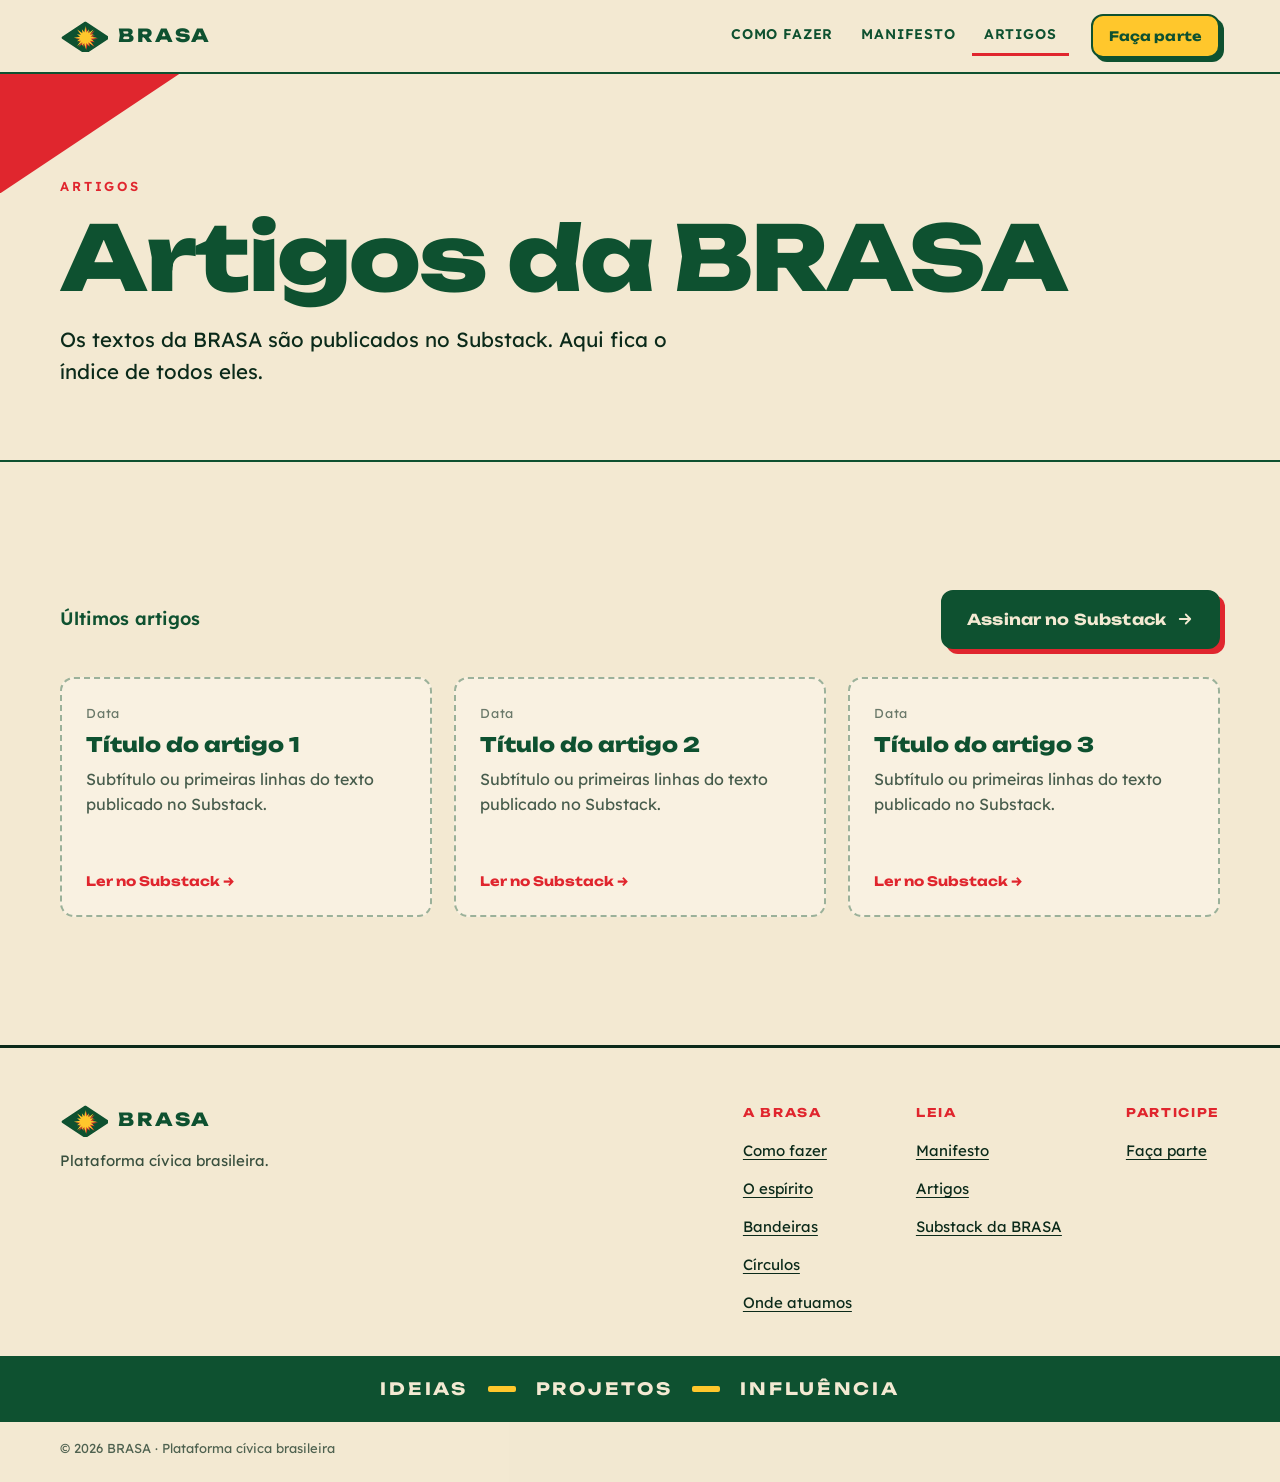
==== artigos.html @ 40214957 "Esqueleto: Manifesto, Artigos (Substack) e Faça parte; sem faixas corridas Co-Authored-By: Claude Op" ====
<!doctype html>
<html lang="pt-BR">
<head>
<meta charset="utf-8">
<meta name="viewport" content="width=device-width, initial-scale=1">
<title>Artigos · BRASA - Plataforma cívica</title>
<meta name="description" content="Artigos da BRASA publicados no Substack.">
<meta name="theme-color" content="#F3E9D2">
<link rel="preconnect" href="https://fonts.googleapis.com">
<link rel="preconnect" href="https://fonts.gstatic.com" crossorigin>
<link href="https://fonts.googleapis.com/css2?family=Unbounded:wght@500..900&family=Lexend:wght@300..700&display=swap" rel="stylesheet">
<link rel="stylesheet" href="estilo.css">
</head>
<body>
<!-- sol do logo, desenhado uma vez e reutilizado -->
<svg width="0" height="0" style="position:absolute" aria-hidden="true">
  <defs>
    <polygon id="sol" points="0.0,-100.0 9.0,-45.1 29.8,-72.1 25.6,-38.2 70.7,-70.7 38.2,-25.6 72.1,-29.8 45.1,-9.0 100.0,0.0 45.1,9.0 72.1,29.8 38.2,25.6 70.7,70.7 25.6,38.2 29.8,72.1 9.0,45.1 0.0,100.0 -9.0,45.1 -29.8,72.1 -25.6,38.2 -70.7,70.7 -38.2,25.6 -72.1,29.8 -45.1,9.0 -100.0,0.0 -45.1,-9.0 -72.1,-29.8 -38.2,-25.6 -70.7,-70.7 -25.6,-38.2 -29.8,-72.1 -9.0,-45.1"/>
    <symbol id="logo-mini" viewBox="-24 -24 848 578">
      <polygon fill="#0E5130" stroke="#0E5130" stroke-width="44" stroke-linejoin="round" points="0,265 400,0 800,265 400,530"/>
      <g transform="translate(400 265) scale(2.05)">
        <use href="#sol" fill="#D93A2B" transform="translate(10 9)"/>
        <use href="#sol" fill="#FFC72C"/>
      </g>
    </symbol>
    <symbol id="logo-mini-contorno" viewBox="-24 -24 848 578">
      <polygon fill="#0E5130" stroke="#F4EAD5" stroke-opacity=".35" stroke-width="44" stroke-linejoin="round" points="0,265 400,0 800,265 400,530"/>
      <g transform="translate(400 265) scale(2.05)">
        <use href="#sol" fill="#D93A2B" transform="translate(10 9)"/>
        <use href="#sol" fill="#FFC72C"/>
      </g>
    </symbol>
    <symbol id="seta" viewBox="0 0 24 24"><path d="M5 12h14M13 6l6 6-6 6" fill="none" stroke="currentColor" stroke-width="2.4" stroke-linecap="round" stroke-linejoin="round"/></symbol>
  </defs>
</svg>
<a class="pular-conteudo" href="#conteudo">Ir para o conteúdo</a>
<header class="topo" id="topo">
  <div class="topo-dentro">
    <a class="marca" href="index.html" aria-label="BRASA, início"><svg class="" viewBox="-24 -24 848 578" aria-hidden="true"><use href="#logo-mini"/></svg><span>BRASA</span></a>
    <nav aria-label="Principal">
      <ul class="menu" id="menu">
        <li><a href="index.html#como-fazer">Como fazer</a></li>
        <li><a href="manifesto.html">Manifesto</a></li>
        <li><a href="artigos.html" aria-current="page">Artigos</a></li>
      </ul>
    </nav>
    <a class="botao b-amarelo b-pequeno" href="faca-parte.html">Faça parte</a>
    <button class="menu-botao" id="menu-botao" type="button" aria-expanded="false" aria-controls="menu" aria-label="Abrir menu">
      <svg width="22" height="22" viewBox="0 0 22 22" fill="none" stroke="currentColor" stroke-width="2.4" stroke-linecap="round" aria-hidden="true"><line class="l1" x1="3" y1="6" x2="19" y2="6"/><line class="l2" x1="3" y1="11" x2="19" y2="11"/><line class="l3" x1="3" y1="16" x2="19" y2="16"/></svg>
    </button>
  </div>
</header>
<main id="conteudo">
  <section class="pagina-topo">
    <span class="canto canto-e" aria-hidden="true"></span>
    <div class="dentro">
      <p class="olho">Artigos</p>
      <h1>Artigos da BRASA</h1>
      <p class="intro">Os textos da BRASA são publicados no Substack. Aqui fica o índice de todos eles.</p>
    </div>
  </section>
  <section class="secao s-creme">
    <div class="dentro">
      <div class="barra-acoes">
        <p>Últimos artigos</p>
        <a class="botao b-verde" href="https://brasa.substack.com" rel="noopener">Assinar no Substack <svg class="i-seta" width="18" height="18" aria-hidden="true"><use href="#seta"/></svg></a>
      </div>
      <!-- ESQUELETO: cada artigo do Substack vira um item desta lista
           (título, data, subtítulo e link para o texto no Substack) -->
      <ol class="lista-artigos">
        <li class="artigo">
          <span class="a-data">Data</span>
          <h3>Título do artigo 1</h3>
          <p>Subtítulo ou primeiras linhas do texto publicado no Substack.</p>
          <span class="a-ir">Ler no Substack →</span>
        </li>
        <li class="artigo">
          <span class="a-data">Data</span>
          <h3>Título do artigo 2</h3>
          <p>Subtítulo ou primeiras linhas do texto publicado no Substack.</p>
          <span class="a-ir">Ler no Substack →</span>
        </li>
        <li class="artigo">
          <span class="a-data">Data</span>
          <h3>Título do artigo 3</h3>
          <p>Subtítulo ou primeiras linhas do texto publicado no Substack.</p>
          <span class="a-ir">Ler no Substack →</span>
        </li>
      </ol>
    </div>
  </section>
</main>
<footer class="rodape">
  <div class="dentro rodape-grade">
    <div class="rodape-marca">
      <a class="marca" href="index.html" aria-label="BRASA, início"><svg class="" viewBox="-24 -24 848 578" aria-hidden="true"><use href="#logo-mini"/></svg><span>BRASA</span></a>
      <p class="rodape-desc">Plataforma cívica brasileira.</p>
    </div>
    <div><p class="rodape-t">A BRASA</p><ul><li><a href="index.html#como-fazer">Como fazer</a></li><li><a href="index.html#espirito">O espírito</a></li><li><a href="index.html#bandeiras">Bandeiras</a></li><li><a href="index.html#circulos">Círculos</a></li><li><a href="index.html#onde-atuamos">Onde atuamos</a></li></ul></div>
    <div><p class="rodape-t">Leia</p><ul><li><a href="manifesto.html">Manifesto</a></li><li><a href="artigos.html">Artigos</a></li><li><a href="https://brasa.substack.com">Substack da BRASA</a></li></ul></div>
    <div><p class="rodape-t">Participe</p><ul><li><a href="faca-parte.html">Faça parte</a></li></ul></div>
  </div>
  <div class="rodape-faixa"><span>Ideias</span><i></i><span>Projetos</span><i></i><span>Influência</span></div>
  <p class="rodape-c dentro">© 2026 BRASA · Plataforma cívica brasileira</p>
</footer>
<script>
/* ---------- menu do celular + destaque da seção ---------- */
(function(){
  const topo=document.getElementById('topo'), botao=document.getElementById('menu-botao');
  const fecha=()=>{topo.classList.remove('aberto');botao.setAttribute('aria-expanded','false');botao.setAttribute('aria-label','Abrir menu');};
  botao.addEventListener('click',()=>{const a=!topo.classList.contains('aberto');topo.classList.toggle('aberto',a);botao.setAttribute('aria-expanded',a);botao.setAttribute('aria-label',a?'Fechar menu':'Abrir menu');});
  topo.querySelectorAll('.menu a').forEach(a=>a.addEventListener('click',fecha));
  addEventListener('keydown',e=>{if(e.key==='Escape')fecha();});
  const links=[...topo.querySelectorAll('.menu a')];
  if('IntersectionObserver' in window){
    const o=new IntersectionObserver(es=>es.forEach(e=>{ if(e.isIntersecting) links.forEach(a=>a.classList.toggle('ativo',a.getAttribute('href')==='#'+e.target.id)); }),{rootMargin:'-45% 0px -50% 0px'});
    links.forEach(a=>{const s=document.querySelector(a.getAttribute('href')); s&&o.observe(s);});
  }
})();


</script>
</body>
</html>
---- estilo.css ----
/* =====================================================================
   BRASA — site (estrutura inspirada em manifesto de movimento;
   identidade do carrossel: Unbounded + Lexend, creme, verde, amarelo, vermelho,
   etiquetas com sombra dura, numerais vazados, estrelas do sol)
   ===================================================================== */
:root{
  --creme:#F3E9D2;--creme-2:#EADDBE;--verde:#0E5130;--verde-escuro:#0A3A23;--tinta:#0B2A1A;
  --amarelo:#FFC72C;--vermelho:#E0262E;--branco:#FFFAF0;
  --display:'Unbounded','Arial Black',system-ui,sans-serif;
  --texto:'Lexend',system-ui,-apple-system,'Segoe UI',sans-serif;
  --sombra:6px 6px 0;
}
*{box-sizing:border-box;margin:0;padding:0}
html{scroll-behavior:smooth;scroll-padding-top:76px}
@media (prefers-reduced-motion:reduce){html{scroll-behavior:auto}}
body{background:var(--creme);color:var(--tinta);font-family:var(--texto);font-size:18px;line-height:1.55;-webkit-font-smoothing:antialiased}
a{color:inherit}
:focus-visible{outline:3px solid var(--vermelho);outline-offset:3px}
html.carregando{overflow:hidden}
.dentro{max-width:1200px;margin:0 auto;padding-left:max(20px,env(safe-area-inset-left,0px));padding-right:max(20px,env(safe-area-inset-right,0px))}
.estreito{max-width:860px}
.pular-conteudo{position:absolute;left:-999px;top:8px;z-index:200;background:var(--amarelo);padding:10px 14px;font-weight:700}
.pular-conteudo:focus{left:12px}
/* ================= TELA DE CARREGAMENTO ================= */
.abertura{
  position:fixed;inset:0;z-index:1000;background:var(--creme);color:var(--verde);
  display:flex;flex-direction:column;align-items:center;justify-content:center;
  padding:40px 16px;text-align:center;cursor:pointer;
  transition:transform .8s cubic-bezier(.76,0,.24,1),opacity .5s ease;
}
.abertura.saindo{transform:translateY(-100%)}
.abertura.fim{display:none}
.cena{position:relative;width:100%;height:min(340px,44vh)}
.boneco{
  position:absolute;left:50%;top:0;height:100%;aspect-ratio:1/1;translate:-50% 0;
  background-repeat:no-repeat;background-size:2400% 100%;mix-blend-mode:multiply;
  transition:opacity .2s ease,scale .3s cubic-bezier(.5,0,.75,0);
}
.cena.sai-boneco .boneco{opacity:0;scale:.85}
.logo{position:absolute;left:50%;top:50%;height:86%;max-width:calc(100vw - 40px);translate:-50% -50%;overflow:visible}
.logo .losango{transform-box:fill-box;transform-origin:center;scale:0;transition:scale .55s cubic-bezier(.34,1.4,.64,1)}
.logo .sol{transform-box:fill-box;transform-origin:center;opacity:0;scale:.2;rotate:-140deg;
  transition:opacity .2s ease,scale .6s cubic-bezier(.34,1.56,.64,1),rotate .8s cubic-bezier(.2,.8,.2,1)}
.logo .sombra{transition:transform .5s .25s cubic-bezier(.2,.8,.2,1)}
.logo .gira{transform-box:fill-box;transform-origin:center}
.cena.mostra-sol .sol{opacity:1;scale:1;rotate:0deg}
.cena.mostra-sol .sombra{transform:translate(10px,9px)}
.cena.mostra-logo .losango{scale:1}
.cena.mostra-logo .gira{animation:giro 50s linear .5s infinite}
@keyframes giro{to{transform:rotate(360deg)}}
.nome-marca{margin-top:clamp(14px,2.4vh,26px);font-weight:900;font-stretch:125%;font-size:clamp(28px,4.4vw,52px);letter-spacing:.14em;padding-left:.14em;line-height:1}
.frase{margin-top:clamp(12px,2vh,20px);font-weight:500;font-stretch:112%;font-size:clamp(17px,2vw,24px);letter-spacing:-.01em}
.nome-marca,.frase{opacity:0;translate:0 14px;transition:opacity .5s ease,translate .6s cubic-bezier(.2,.7,.2,1)}
.abertura.texto .nome-marca{opacity:1;translate:0 0}
.abertura.texto .frase{opacity:1;translate:0 0;transition-delay:.12s}
.pular{
  position:absolute;bottom:calc(26px + env(safe-area-inset-bottom,0px));right:calc(26px + env(safe-area-inset-right,0px));
  background:none;border:0;cursor:pointer;padding:8px;
  font:700 12px/1 var(--texto);font-stretch:115%;letter-spacing:.14em;text-transform:uppercase;color:var(--verde);opacity:.6;
}
.pular:hover{opacity:1}
@media (prefers-reduced-motion:reduce){.abertura.saindo{transform:none;opacity:0}}



/* ---------- tipografia ---------- */
.olho{font-family:var(--texto);font-weight:600;font-size:13px;letter-spacing:.22em;text-transform:uppercase;color:var(--vermelho);margin-bottom:16px}
h1,h2{font-family:var(--display);font-weight:800;letter-spacing:-.02em;line-height:1.06;text-wrap:balance}
h2{font-size:clamp(30px,4.2vw,54px);color:var(--verde)}
h3{font-family:var(--texto);font-weight:700;line-height:1.25}
.p-grande{font-size:clamp(18px,1.6vw,21px);line-height:1.5}
mark{background:linear-gradient(transparent 52%,var(--amarelo) 52%,var(--amarelo) 92%,transparent 92%);color:inherit;padding:0 .08em}
.destaque-amarelo{color:var(--amarelo);text-shadow:4px 4px 0 var(--vermelho)}

/* ---------- etiqueta com sombra dura ---------- */
.etiqueta{display:inline-block;font-family:var(--display);font-weight:800;border-radius:10px;padding:.12em .42em .18em;box-shadow:var(--sombra) var(--vermelho);transform:rotate(-2deg)}
.e-verde{background:var(--verde);color:var(--creme)}
.e-amarelo{background:var(--amarelo);color:var(--verde)}
.e-bloco{display:block;transform:none;font-family:var(--texto);font-weight:700;font-size:clamp(18px,1.7vw,22px);line-height:1.4;padding:18px 22px;margin-top:28px}

/* ---------- botões ---------- */
.botoes{display:flex;flex-wrap:wrap;gap:14px}
.botao{display:inline-flex;align-items:center;gap:10px;padding:16px 24px;border-radius:12px;text-decoration:none;font-family:var(--display);font-weight:700;font-size:15px;letter-spacing:.01em;border:2px solid var(--verde);transition:transform .12s,box-shadow .12s,background .15s}
.botao:hover{transform:translate(-2px,-2px)}
.botao:active{transform:translate(3px,3px);box-shadow:0 0 0 transparent!important}
.botao .i-seta{transition:transform .15s}.botao:hover .i-seta{transform:translateX(3px)}
.b-verde{background:var(--verde);color:var(--creme);box-shadow:5px 5px 0 var(--vermelho)}
.b-verde:hover{box-shadow:7px 7px 0 var(--vermelho)}
.b-amarelo{background:var(--amarelo);color:var(--verde);border-color:var(--verde);box-shadow:5px 5px 0 var(--verde)}
.b-amarelo:hover{box-shadow:7px 7px 0 var(--verde)}
.b-contorno{background:transparent;color:var(--verde)}
.b-contorno:hover{background:var(--verde);color:var(--creme)}
.b-pequeno{padding:10px 16px;font-size:13px;box-shadow:4px 4px 0 var(--verde)}
.b-grande{padding:20px 30px;font-size:17px}

/* ---------- barra ---------- */
.topo{position:sticky;top:env(safe-area-inset-top,0px);z-index:100;background:var(--creme);border-bottom:2px solid var(--verde)}
.topo-dentro{max-width:1200px;margin:0 auto;height:72px;display:flex;align-items:center;gap:22px;padding-left:max(20px,env(safe-area-inset-left,0px));padding-right:max(20px,env(safe-area-inset-right,0px))}
.marca{display:flex;align-items:center;gap:10px;text-decoration:none;color:var(--verde);margin-right:auto}
.marca svg{width:48px;height:auto;display:block}
.marca span{font-family:var(--display);font-weight:800;font-size:18px;letter-spacing:.14em}
.menu{list-style:none;display:flex;gap:4px}
.menu a{display:block;padding:8px 12px;text-decoration:none;font-family:var(--texto);font-weight:600;font-size:14px;letter-spacing:.06em;text-transform:uppercase;color:var(--verde);border-bottom:3px solid transparent}
.menu a:hover{border-bottom-color:var(--amarelo)}
.menu a.ativo{border-bottom-color:var(--vermelho)}
.menu-botao{display:none;width:46px;height:46px;border:2px solid var(--verde);border-radius:10px;background:transparent;color:var(--verde);cursor:pointer;place-items:center}
.menu-botao line{transition:transform .25s,opacity .2s;transform-box:fill-box;transform-origin:center}
.topo.aberto .menu-botao .l1{transform:translateY(5px) rotate(45deg)}
.topo.aberto .menu-botao .l2{opacity:0}
.topo.aberto .menu-botao .l3{transform:translateY(-5px) rotate(-45deg)}
@media (max-width:1000px){
  .menu-botao{display:grid}
  .topo-dentro{gap:12px}
  nav[aria-label="Principal"]{position:absolute;left:0;right:0;top:100%;background:var(--creme);border-bottom:2px solid var(--verde);display:none}
  .topo.aberto nav[aria-label="Principal"]{display:block}
  .menu{flex-direction:column;padding:10px max(20px,env(safe-area-inset-left,0px)) 18px}
  .menu a{padding:14px 4px;font-size:15px;border-bottom:1px solid rgba(14,81,48,.15)}
}

/* ---------- elementos do carrossel ---------- */
.canto{position:absolute;top:0;width:clamp(90px,14vw,190px);aspect-ratio:3/2;background:var(--vermelho);z-index:0;pointer-events:none}
.canto-d{right:0;clip-path:polygon(0 0,100% 0,100% 100%)}
.canto-e{left:0;clip-path:polygon(0 0,100% 0,0 100%)}
.estrela{position:absolute;width:clamp(90px,12vw,160px);pointer-events:none;z-index:0}
.contorno{font-family:var(--display);font-weight:800;color:transparent;-webkit-text-stroke:2px var(--verde);text-shadow:none;font-size:clamp(44px,5vw,64px);line-height:.9}

/* ---------- seções ---------- */
.secao{position:relative;padding-block:clamp(72px,10vw,128px);overflow:hidden}
.secao > .dentro{position:relative;z-index:1}
.s-creme{background:var(--creme)}
.s-creme + .s-creme{border-top:2px solid rgba(14,81,48,.14)}
.s-verde{background:var(--verde);color:var(--creme)}
.s-verde h2{color:var(--creme)}
.s-verde .olho{color:var(--amarelo)}
.s-escuro{background:var(--tinta);color:var(--creme)}
.duas{display:grid;grid-template-columns:1fr 1fr;gap:clamp(36px,6vw,96px);align-items:start}
.duas-meio{align-items:center}
.duas > *{min-width:0}
@media (max-width:900px){.duas{grid-template-columns:1fr}}

/* hero */
.hero{position:relative;overflow:hidden;padding-block:clamp(64px,10vw,128px) clamp(72px,10vw,136px)}
.estrela-hd{right:clamp(-40px,-2vw,-10px);top:52%;width:clamp(140px,22vw,320px);opacity:.95}
.hero-grade{display:grid;grid-template-columns:1fr;gap:clamp(32px,5vw,72px);align-items:center;position:relative;z-index:1}
.hero-grade > *{min-width:0}
.hero h1{font-size:clamp(42px,7.4vw,104px);color:var(--verde);line-height:1.02;max-width:14ch}
.hero h1 .etiqueta{margin-top:.18em;font-size:.86em}
.hero-p{margin-top:30px;max-width:42ch;font-size:clamp(18px,1.6vw,21px)}
.hero .botoes{margin-top:34px}
@keyframes gira{to{rotate:360deg}}
.estrela-he{left:-30px;bottom:-40px}
@media (max-width:700px){.estrela-hd{top:auto;bottom:-50px;right:-40px;width:150px}}
/* pergunta */
.interroga{font-family:var(--display);font-weight:900;font-size:clamp(90px,12vw,150px);line-height:.8;color:var(--amarelo);text-shadow:7px 7px 0 var(--vermelho);margin-bottom:22px}
.pergunta h2{font-size:clamp(28px,4vw,52px)}
.pergunta .p-grande{margin-top:24px;opacity:.9}

/* espírito */
.lista-esp{list-style:none;display:grid;gap:30px;padding-top:8px}
.lista-esp li{display:grid;grid-template-columns:auto 1fr;gap:22px;align-items:start}
.lista-esp li:nth-child(3) .contorno{-webkit-text-stroke-color:var(--verde);color:var(--amarelo)}
.lista-esp h3{font-size:clamp(19px,1.7vw,22px);color:var(--verde)}
.lista-esp p{margin-top:6px;font-size:17px;opacity:.85}
.estrela-ee{right:-34px;bottom:-30px}

/* bandeiras */
#bandeiras h2{max-width:16ch}
.cartoes{list-style:none;display:grid;grid-template-columns:repeat(4,1fr);gap:22px;margin-top:clamp(36px,5vw,56px)}
.cartao{display:flex;flex-direction:column;gap:14px;padding:26px 22px 28px;border-radius:14px;border:2px solid var(--tinta);color:var(--verde);box-shadow:var(--sombra) var(--vermelho);transition:transform .15s,box-shadow .15s}
.cartao:hover{transform:translate(-3px,-3px);box-shadow:9px 9px 0 var(--vermelho)}
.cartao-n{font-family:var(--display);font-weight:800;font-size:40px;line-height:1;color:var(--vermelho)}
.cartao h3{font-family:var(--display);font-weight:800;font-size:19px;line-height:1.15}
.cartao p{margin-top:8px;font-size:16px;line-height:1.45}
.c-amarelo{background:var(--amarelo)}
.c-creme{background:var(--creme)}
.c-vermelho{background:var(--vermelho);color:var(--branco);box-shadow:var(--sombra) var(--amarelo)}
.c-vermelho:hover{box-shadow:9px 9px 0 var(--amarelo)}
.c-vermelho .cartao-n{color:var(--amarelo)}
@media (max-width:1000px){.cartoes{grid-template-columns:1fr 1fr}}
@media (max-width:560px){.cartoes{grid-template-columns:1fr}}

/* círculos */
.legenda{list-style:none;display:grid;gap:16px;margin-top:32px}
.legenda li{display:flex;gap:14px;align-items:flex-start;font-size:17px;line-height:1.45}
.legenda b{color:var(--verde)}
.legenda i{flex:none;width:20px;height:20px;margin-top:2px}
.lg-sol{border-radius:50%;background:var(--amarelo);box-shadow:0 0 0 2px var(--vermelho)}
.lg-pontos{background:radial-gradient(circle at 30% 50%,var(--verde) 3.5px,transparent 4px),radial-gradient(circle at 75% 50%,var(--vermelho) 3.5px,transparent 4px)}
.lg-losango{width:15px!important;height:15px!important;margin:4px 2px 0;border:2px solid var(--verde);transform:rotate(45deg)}
.rede svg{width:100%;max-width:520px;display:block;margin:0 auto;overflow:visible}
.rede-losango{fill:none;stroke:#6E9278;stroke-width:1.6}
#rede-linhas line{stroke-width:1.1}
#rede-linhas .l-sol{stroke:rgba(14,81,48,.28)}
#rede-linhas .l-viz{stroke:var(--vermelho);stroke-opacity:.65}
#rede-pontos circle{transform-box:fill-box;transform-origin:center}

/* como funciona */
.passos{list-style:none;display:grid;gap:clamp(22px,3vw,34px);margin-top:clamp(36px,5vw,56px);max-width:780px}
.passo{display:grid;grid-template-columns:78px 1fr;gap:22px;align-items:center}
.passo:nth-child(2){margin-left:clamp(0px,6vw,80px)}
.passo:nth-child(3){margin-left:clamp(0px,12vw,160px)}
.losango-n{width:64px;height:64px;display:grid;place-items:center;transform:rotate(45deg);border-radius:8px;margin:7px}
.losango-n b{transform:rotate(-45deg);font-family:var(--display);font-weight:800;font-size:22px}
.l-amarelo{background:var(--amarelo);color:var(--verde)}
.l-vermelho{background:var(--vermelho);color:var(--branco)}
.passo h3{font-family:var(--display);font-weight:800;font-size:clamp(22px,2.4vw,30px);color:var(--verde)}
.passo p{margin-top:6px;font-size:17px;max-width:44ch}
.como-fazer .losango-n{box-shadow:4px 4px 0 var(--verde)}
.como-fazer .destaque-amarelo{color:var(--verde);text-shadow:none;background:linear-gradient(transparent 52%,var(--amarelo) 52%,var(--amarelo) 92%,transparent 92%);padding:0 .08em}
.estrela-cf{right:-30px;top:40px}
@media (max-width:640px){.passo:nth-child(2),.passo:nth-child(3){margin-left:0}.passo{grid-template-columns:64px 1fr;gap:16px}.losango-n{width:50px;height:50px}}

/* onde atuamos */
.p-motores{margin-top:30px;font-weight:700;color:var(--verde)}
.pilulas{list-style:none;display:flex;flex-wrap:wrap;gap:14px;margin-top:16px}
.pilulas li{padding:10px 18px;border-radius:999px;font-weight:700;font-size:16px;border:2px solid var(--verde)}
.p-verde{background:var(--verde);color:var(--creme);box-shadow:4px 4px 0 var(--vermelho)}
.p-amarelo{background:var(--amarelo);color:var(--verde);box-shadow:4px 4px 0 var(--verde)}
.p-vermelho{background:var(--vermelho);color:var(--branco);border-color:var(--vermelho);box-shadow:4px 4px 0 var(--verde)}
.p-creme{background:var(--creme);color:var(--verde);box-shadow:4px 4px 0 var(--vermelho)}
.venn svg{width:100%;max-width:560px;display:block;margin:0 auto}
.v-t{font-family:var(--display);font-weight:800;font-size:24px;fill:var(--verde)}
.v-claro{fill:var(--creme)}
.v-brasa{font-family:var(--display);font-weight:800;font-size:14px;letter-spacing:.06em;fill:var(--branco)}
.estrela-oa{left:-30px;bottom:-40px}

/* final */
.final{text-align:center;display:flex;flex-direction:column;align-items:center}
.final-logo svg{width:clamp(150px,18vw,220px);height:auto;display:block}
.final h2{margin-top:32px;color:var(--creme);font-size:clamp(32px,4.6vw,60px);max-width:18ch}
.final h2 span{display:block;color:var(--amarelo)}
.final .p-grande{margin-top:22px;max-width:46ch;opacity:.9}
.final .botao{margin-top:38px}

/* chamadas da home */
.chamadas{display:grid;grid-template-columns:1fr 1fr;gap:26px;margin-top:clamp(32px,4vw,48px)}
.chamada{display:flex;flex-direction:column;gap:12px;padding:clamp(24px,3vw,36px);border-radius:16px;border:2px solid var(--tinta);text-decoration:none;box-shadow:var(--sombra) var(--vermelho);transition:transform .15s,box-shadow .15s}
.chamada:hover{transform:translate(-3px,-3px);box-shadow:9px 9px 0 var(--vermelho)}
.ch-verde{background:var(--verde);color:var(--creme)}
.ch-amarelo{background:var(--amarelo);color:var(--verde)}
.ch-tag{font-weight:600;font-size:12px;letter-spacing:.2em;text-transform:uppercase;opacity:.85}
.chamada h3{font-family:var(--display);font-weight:800;font-size:clamp(24px,2.6vw,34px);line-height:1.1}
.chamada p{font-size:17px;max-width:40ch}
.ch-ir{margin-top:auto;padding-top:10px;display:inline-flex;align-items:center;gap:8px;font-family:var(--display);font-weight:700;font-size:14px}
.chamada:hover .i-seta{transform:translateX(3px)}
@media (max-width:760px){.chamadas{grid-template-columns:1fr}}

/* páginas internas */
.pagina-topo{position:relative;overflow:hidden;padding-block:clamp(56px,8vw,104px) clamp(40px,6vw,72px);border-bottom:2px solid var(--verde)}
.pagina-topo h1{font-size:clamp(44px,7vw,96px);color:var(--verde);line-height:1}
.pagina-topo .intro{margin-top:22px;max-width:52ch;font-size:clamp(18px,1.6vw,21px)}
.pagina-topo > .dentro{position:relative;z-index:1}
.vazio{border:2px dashed rgba(14,81,48,.4);border-radius:16px;padding:clamp(28px,4vw,48px);background:rgba(255,250,240,.5)}
.vazio .vz-tag{display:inline-block;font-weight:600;font-size:12px;letter-spacing:.2em;text-transform:uppercase;color:var(--vermelho);margin-bottom:12px}
.vazio h2{font-size:clamp(24px,3vw,36px)}
.vazio p{margin-top:10px;max-width:54ch}
.lista-artigos{list-style:none;display:grid;grid-template-columns:repeat(3,1fr);gap:22px}
.artigo{display:flex;flex-direction:column;gap:10px;padding:24px;border-radius:14px;border:2px dashed rgba(14,81,48,.4);background:rgba(255,250,240,.5);min-height:240px}
.artigo .a-data{font-size:13px;letter-spacing:.06em;color:rgba(11,42,26,.6)}
.artigo h3{font-family:var(--display);font-weight:800;font-size:20px;color:var(--verde);line-height:1.2}
.artigo p{font-size:16px;color:rgba(11,42,26,.75)}
.artigo .a-ir{margin-top:auto;font-family:var(--display);font-weight:700;font-size:13px;color:var(--vermelho)}
.barra-acoes{display:flex;flex-wrap:wrap;justify-content:space-between;align-items:center;gap:18px;margin-bottom:28px}
.barra-acoes p{font-weight:600;color:var(--verde)}
@media (max-width:900px){.lista-artigos{grid-template-columns:1fr 1fr}}
@media (max-width:600px){.lista-artigos{grid-template-columns:1fr}}
.menu a[aria-current="page"]{border-bottom-color:var(--vermelho)}
.b-amarelo[aria-current="page"]{background:var(--verde);color:var(--creme)}

/* rodapé */
.rodape{background:var(--creme);padding-top:56px;border-top:3px solid var(--tinta)}
.rodape-grade{display:flex;gap:40px 64px;flex-wrap:wrap;padding-bottom:40px}
.rodape .marca{margin:0}
.rodape-desc{margin-top:12px;font-size:15px;opacity:.8}
.rodape-t{font-family:var(--display);font-weight:700;font-size:12px;letter-spacing:.14em;text-transform:uppercase;color:var(--vermelho);margin-bottom:14px}
.rodape ul{list-style:none;display:grid;gap:10px}
.rodape-marca{margin-right:auto}
.rodape ul a{font-size:15px;text-underline-offset:3px}
.rodape ul a:hover{color:var(--vermelho)}
.rodape-faixa{background:var(--verde);color:var(--creme);display:flex;justify-content:center;align-items:center;flex-wrap:wrap;gap:12px 20px;padding:20px 16px;font-family:var(--display);font-weight:700;font-size:clamp(13px,1.5vw,17px);letter-spacing:.16em;text-transform:uppercase}
.rodape-faixa i{width:28px;height:6px;background:var(--amarelo);border-radius:2px}
.rodape-c{padding-block:16px 24px;font-size:13px;opacity:.7;background:var(--creme)}
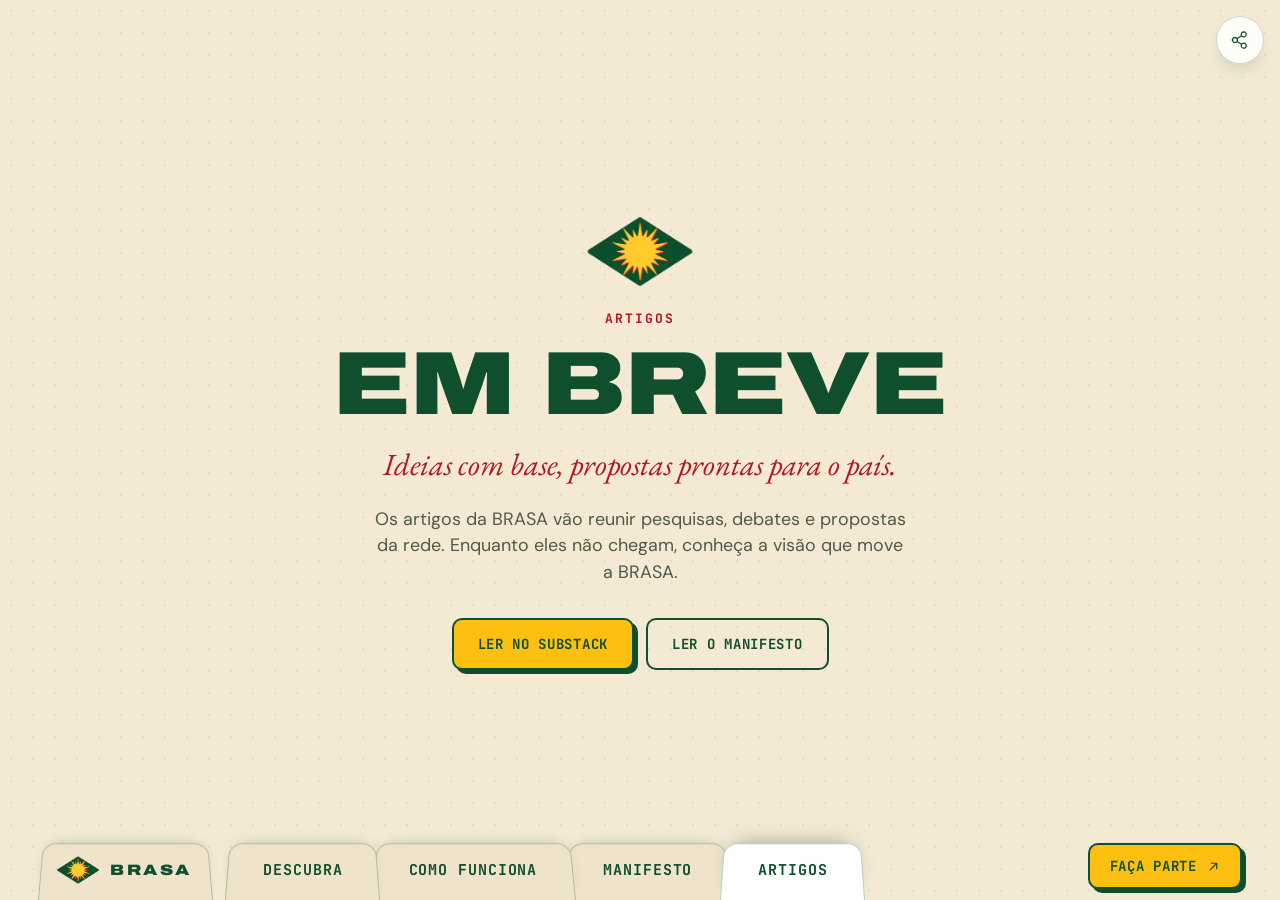
==== commit 1551d1ff: "Novo site da BRASA: abas, cadastro com Supabase e manifesto completo Substitui a versão anterior por" ====
--- a/artigos.html
+++ b/artigos.html
@@ -1,124 +1,74 @@
 <!doctype html>
 <html lang="pt-BR">
 <head>
-<meta charset="utf-8">
-<meta name="viewport" content="width=device-width, initial-scale=1">
-<title>Artigos · BRASA - Plataforma cívica</title>
-<meta name="description" content="Artigos da BRASA publicados no Substack.">
-<meta name="theme-color" content="#F3E9D2">
-<link rel="preconnect" href="https://fonts.googleapis.com">
-<link rel="preconnect" href="https://fonts.gstatic.com" crossorigin>
-<link href="https://fonts.googleapis.com/css2?family=Unbounded:wght@500..900&family=Lexend:wght@300..700&display=swap" rel="stylesheet">
-<link rel="stylesheet" href="estilo.css">
+<meta charset="utf-8" />
+<meta name="viewport" content="width=device-width, initial-scale=1, viewport-fit=cover" />
+<title>Artigos — BRASA</title>
+<meta name="description" content="Artigos da BRASA: ideias, pesquisas e propostas para um novo Brasil." />
+<link rel="icon" href="assets/brasa-favicon.png" type="image/png" />
+<link rel="preconnect" href="https://fonts.googleapis.com" />
+<link rel="preconnect" href="https://fonts.gstatic.com" crossorigin />
+<link href="https://fonts.googleapis.com/css2?family=Archivo:wdth,wght@112..125,700..900&family=DM+Sans:wght@400;500;700&family=EB+Garamond:ital,wght@1,400;1,500&family=JetBrains+Mono:wght@500;700&display=swap" rel="stylesheet" />
+<link rel="stylesheet" href="assets/dock.css?v=share1" />
+<link rel="stylesheet" href="assets/share.css?v=share1" />
+<style>
+  * { box-sizing: border-box; margin: 0; padding: 0; }
+  [hidden] { display: none !important; }
+  body {
+    min-height: 100vh; background: #f4ead4; color: #0f4f2e; font-family: "DM Sans", system-ui, sans-serif; line-height: 1.5; -webkit-font-smoothing: antialiased;
+    background-image: radial-gradient(rgba(15, 79, 46, .07) 1px, transparent 1.4px); background-size: 22px 22px;
+  }
+  :focus-visible { outline: 2px solid #b3161f; outline-offset: 3px; border-radius: 6px; }
+  main { min-height: 100vh; min-height: 100dvh; display: grid; place-items: center; padding: 72px 24px 120px; text-align: center; }
+  .eyebrow { font-family: "JetBrains Mono", monospace; font-weight: 700; font-size: 13px; letter-spacing: .16em; text-transform: uppercase; color: #b3161f; }
+  h1 { margin-top: 14px; font-family: "Archivo", system-ui, sans-serif; font-stretch: 125%; font-weight: 900; text-transform: uppercase; font-size: clamp(40px, 7vw, 96px); line-height: .95; }
+  .kicker { margin-top: 14px; font-family: "EB Garamond", Georgia, serif; font-style: italic; font-size: clamp(22px, 2.4vw, 32px); color: #b3161f; }
+  p.lead { margin: 18px auto 0; max-width: 540px; font-size: clamp(17px, 1.4vw, 19px); color: #4e5a4c; }
+  .actions { display: flex; flex-wrap: wrap; gap: 12px; justify-content: center; margin-top: 32px; }
+  .btn { display: inline-flex; align-items: center; min-height: 52px; padding: 0 24px; border-radius: 10px; text-decoration: none; font-family: "JetBrains Mono", monospace; font-weight: 700; font-size: 14px; letter-spacing: .05em; text-transform: uppercase; border: 2px solid #0f4f2e; transition: transform .2s, box-shadow .2s; }
+  .btn.primary { background: #fdc010; color: #0f4f2e; box-shadow: 4px 4px 0 #0f4f2e; }
+  .btn.primary:hover { transform: translate(-2px, -2px); box-shadow: 6px 6px 0 #0f4f2e; }
+  .btn.ghost { color: #0f4f2e; }
+  .btn.ghost:hover { background: rgba(15, 79, 46, .06); }
+  .mark { width: 110px; height: auto; margin: 0 auto 22px; display: block; }
+</style>
 </head>
-<body>
-<!-- sol do logo, desenhado uma vez e reutilizado -->
-<svg width="0" height="0" style="position:absolute" aria-hidden="true">
-  <defs>
-    <polygon id="sol" points="0.0,-100.0 9.0,-45.1 29.8,-72.1 25.6,-38.2 70.7,-70.7 38.2,-25.6 72.1,-29.8 45.1,-9.0 100.0,0.0 45.1,9.0 72.1,29.8 38.2,25.6 70.7,70.7 25.6,38.2 29.8,72.1 9.0,45.1 0.0,100.0 -9.0,45.1 -29.8,72.1 -25.6,38.2 -70.7,70.7 -38.2,25.6 -72.1,29.8 -45.1,9.0 -100.0,0.0 -45.1,-9.0 -72.1,-29.8 -38.2,-25.6 -70.7,-70.7 -25.6,-38.2 -29.8,-72.1 -9.0,-45.1"/>
-    <symbol id="logo-mini" viewBox="-24 -24 848 578">
-      <polygon fill="#0E5130" stroke="#0E5130" stroke-width="44" stroke-linejoin="round" points="0,265 400,0 800,265 400,530"/>
-      <g transform="translate(400 265) scale(2.05)">
-        <use href="#sol" fill="#D93A2B" transform="translate(10 9)"/>
-        <use href="#sol" fill="#FFC72C"/>
-      </g>
-    </symbol>
-    <symbol id="logo-mini-contorno" viewBox="-24 -24 848 578">
-      <polygon fill="#0E5130" stroke="#F4EAD5" stroke-opacity=".35" stroke-width="44" stroke-linejoin="round" points="0,265 400,0 800,265 400,530"/>
-      <g transform="translate(400 265) scale(2.05)">
-        <use href="#sol" fill="#D93A2B" transform="translate(10 9)"/>
-        <use href="#sol" fill="#FFC72C"/>
-      </g>
-    </symbol>
-    <symbol id="seta" viewBox="0 0 24 24"><path d="M5 12h14M13 6l6 6-6 6" fill="none" stroke="currentColor" stroke-width="2.4" stroke-linecap="round" stroke-linejoin="round"/></symbol>
-  </defs>
-</svg>
-<a class="pular-conteudo" href="#conteudo">Ir para o conteúdo</a>
-<header class="topo" id="topo">
-  <div class="topo-dentro">
-    <a class="marca" href="index.html" aria-label="BRASA, início"><svg class="" viewBox="-24 -24 848 578" aria-hidden="true"><use href="#logo-mini"/></svg><span>BRASA</span></a>
-    <nav aria-label="Principal">
-      <ul class="menu" id="menu">
-        <li><a href="index.html#como-fazer">Como fazer</a></li>
-        <li><a href="manifesto.html">Manifesto</a></li>
-        <li><a href="artigos.html" aria-current="page">Artigos</a></li>
-      </ul>
-    </nav>
-    <a class="botao b-amarelo b-pequeno" href="faca-parte.html">Faça parte</a>
-    <button class="menu-botao" id="menu-botao" type="button" aria-expanded="false" aria-controls="menu" aria-label="Abrir menu">
-      <svg width="22" height="22" viewBox="0 0 22 22" fill="none" stroke="currentColor" stroke-width="2.4" stroke-linecap="round" aria-hidden="true"><line class="l1" x1="3" y1="6" x2="19" y2="6"/><line class="l2" x1="3" y1="11" x2="19" y2="11"/><line class="l3" x1="3" y1="16" x2="19" y2="16"/></svg>
-    </button>
+<body class="has-dock">
+  <main>
+    <div>
+      <img class="mark" src="assets/brasa-logo.webp" width="2000" height="1292" alt="" />
+      <p class="eyebrow">Artigos</p>
+      <h1>Em breve</h1>
+      <p class="kicker">Ideias com base, propostas prontas para o país.</p>
+      <p class="lead">Os artigos da BRASA vão reunir pesquisas, debates e propostas da rede. Enquanto eles não chegam, conheça a visão que move a BRASA.</p>
+      <div class="actions">
+        <a class="btn primary" id="substack" href="#" hidden target="_blank" rel="noopener">Ler no Substack</a>
+        <a class="btn ghost" href="manifesto.html">Ler o manifesto</a>
+      </div>
+    </div>
+  </main>
+
+  <div class="dock">
+    <div class="dock-bar">
+      <a class="dock-tab dock-logo" href="index.html" aria-label="BRASA, início">
+        <img class="logo-img" src="assets/brasa-logo.webp" width="2000" height="1292" alt="" />
+        <span>BRASA</span>
+      </a>
+      <nav class="dock-nav" aria-label="Principal">
+        <a class="dock-tab" href="descubra.html">Descubra</a>
+        <a class="dock-tab" href="como-funciona.html">Como funciona</a>
+        <a class="dock-tab dock-manifesto" href="manifesto.html">Manifesto</a>
+        <a class="dock-tab" href="artigos.html" aria-current="page">Artigos</a>
+      </nav>
+      <a class="dock-join" href="faca-parte.html">Faça parte</a>
+    </div>
   </div>
-</header>
-<main id="conteudo">
-  <section class="pagina-topo">
-    <span class="canto canto-e" aria-hidden="true"></span>
-    <div class="dentro">
-      <p class="olho">Artigos</p>
-      <h1>Artigos da BRASA</h1>
-      <p class="intro">Os textos da BRASA são publicados no Substack. Aqui fica o índice de todos eles.</p>
-    </div>
-  </section>
-  <section class="secao s-creme">
-    <div class="dentro">
-      <div class="barra-acoes">
-        <p>Últimos artigos</p>
-        <a class="botao b-verde" href="https://brasa.substack.com" rel="noopener">Assinar no Substack <svg class="i-seta" width="18" height="18" aria-hidden="true"><use href="#seta"/></svg></a>
-      </div>
-      <!-- ESQUELETO: cada artigo do Substack vira um item desta lista
-           (título, data, subtítulo e link para o texto no Substack) -->
-      <ol class="lista-artigos">
-        <li class="artigo">
-          <span class="a-data">Data</span>
-          <h3>Título do artigo 1</h3>
-          <p>Subtítulo ou primeiras linhas do texto publicado no Substack.</p>
-          <span class="a-ir">Ler no Substack →</span>
-        </li>
-        <li class="artigo">
-          <span class="a-data">Data</span>
-          <h3>Título do artigo 2</h3>
-          <p>Subtítulo ou primeiras linhas do texto publicado no Substack.</p>
-          <span class="a-ir">Ler no Substack →</span>
-        </li>
-        <li class="artigo">
-          <span class="a-data">Data</span>
-          <h3>Título do artigo 3</h3>
-          <p>Subtítulo ou primeiras linhas do texto publicado no Substack.</p>
-          <span class="a-ir">Ler no Substack →</span>
-        </li>
-      </ol>
-    </div>
-  </section>
-</main>
-<footer class="rodape">
-  <div class="dentro rodape-grade">
-    <div class="rodape-marca">
-      <a class="marca" href="index.html" aria-label="BRASA, início"><svg class="" viewBox="-24 -24 848 578" aria-hidden="true"><use href="#logo-mini"/></svg><span>BRASA</span></a>
-      <p class="rodape-desc">Plataforma cívica brasileira.</p>
-    </div>
-    <div><p class="rodape-t">A BRASA</p><ul><li><a href="index.html#como-fazer">Como fazer</a></li><li><a href="index.html#espirito">O espírito</a></li><li><a href="index.html#bandeiras">Bandeiras</a></li><li><a href="index.html#circulos">Círculos</a></li><li><a href="index.html#onde-atuamos">Onde atuamos</a></li></ul></div>
-    <div><p class="rodape-t">Leia</p><ul><li><a href="manifesto.html">Manifesto</a></li><li><a href="artigos.html">Artigos</a></li><li><a href="https://brasa.substack.com">Substack da BRASA</a></li></ul></div>
-    <div><p class="rodape-t">Participe</p><ul><li><a href="faca-parte.html">Faça parte</a></li></ul></div>
-  </div>
-  <div class="rodape-faixa"><span>Ideias</span><i></i><span>Projetos</span><i></i><span>Influência</span></div>
-  <p class="rodape-c dentro">© 2026 BRASA · Plataforma cívica brasileira</p>
-</footer>
+
+<script src="assets/share.js?v=share2"></script>
 <script>
-/* ---------- menu do celular + destaque da seção ---------- */
-(function(){
-  const topo=document.getElementById('topo'), botao=document.getElementById('menu-botao');
-  const fecha=()=>{topo.classList.remove('aberto');botao.setAttribute('aria-expanded','false');botao.setAttribute('aria-label','Abrir menu');};
-  botao.addEventListener('click',()=>{const a=!topo.classList.contains('aberto');topo.classList.toggle('aberto',a);botao.setAttribute('aria-expanded',a);botao.setAttribute('aria-label',a?'Fechar menu':'Abrir menu');});
-  topo.querySelectorAll('.menu a').forEach(a=>a.addEventListener('click',fecha));
-  addEventListener('keydown',e=>{if(e.key==='Escape')fecha();});
-  const links=[...topo.querySelectorAll('.menu a')];
-  if('IntersectionObserver' in window){
-    const o=new IntersectionObserver(es=>es.forEach(e=>{ if(e.isIntersecting) links.forEach(a=>a.classList.toggle('ativo',a.getAttribute('href')==='#'+e.target.id)); }),{rootMargin:'-45% 0px -50% 0px'});
-    links.forEach(a=>{const s=document.querySelector(a.getAttribute('href')); s&&o.observe(s);});
-  }
-})();
-
-
+  // o botão do Substack aparece quando o link estiver preenchido em assets/share.js
+  if (typeof BRASA_REDES !== 'undefined' && BRASA_REDES.substack) { const a = document.getElementById('substack'); a.href = BRASA_REDES.substack; a.hidden = false; }
 </script>
+<script src="assets/dock.js?v=share1" defer></script>
 </body>
 </html>
--- a/assets/dock.css
+++ b/assets/dock.css
@@ -0,0 +1,169 @@
+/* ==========================================================
+   BRASA · navegação em abas de pasta (compartilhada)
+
+   A página inteira é a pasta: uma moldura verde contorna a tela
+   e se fecha na faixa do rodapé, de onde saem as abas. A aba
+   ativa é verde, da mesma cor da moldura, então ela "segura" a
+   folha que está aberta. A aba ativa fica branca; a do Manifesto fica vermelha quando ativa.
+
+   - Marque a página/seção atual com aria-current="page".
+   - assets/dock.js troca a aba no clique e conforme a rolagem.
+   ========================================================== */
+:root {
+  --dock-green: #0f4f2e;
+  --dock-active: #0f4f2e;   /* cor da pasta aberta (moldura, faixa e aba ativa) */
+  --dock-paper: #fbf6ea;
+  --dock-paper-2: #efe4cb;
+  --dock-sun: #fdc010;
+  --dock-red: #d2202a;
+  --dock-line: rgba(15, 79, 46, .28);
+  --dock-mono: "JetBrains Mono", ui-monospace, "Courier New", monospace;
+  --dock-ease: cubic-bezier(0.22, 1, 0.36, 1); /* easeOutQuint (pocket-design get_easing) */
+  --dock-frame: 6px;
+  --dock-soft: cubic-bezier(0.37, 0, 0.63, 1); /* easeInOutSine: troca de aba quase imperceptível */
+}
+
+/* ---------- moldura da pasta (só na página do Manifesto) ---------- */
+.has-dock.is-manifesto::before {
+  content: ""; position: fixed; inset: 0; z-index: 29; pointer-events: none;
+  border: var(--dock-frame) solid var(--dock-active); border-bottom: 0;
+  border-radius: 18px 18px 0 0;
+}
+/* preenche os cantos de fora da curva, para a moldura parecer recortada */
+.has-dock.is-manifesto::after {
+  content: ""; position: fixed; inset: 0; z-index: 28; pointer-events: none;
+  background:
+    radial-gradient(circle at 100% 100%, transparent 17px, var(--dock-active) 18px) 0 0 / 18px 18px no-repeat,
+    radial-gradient(circle at 0 100%, transparent 17px, var(--dock-active) 18px) 100% 0 / 18px 18px no-repeat;
+}
+.has-dock .corner { display: none; }
+/* reserva espaço para as abas não cobrirem o fim da página */
+.has-dock main { padding-bottom: calc(86px + env(safe-area-inset-bottom)); }
+
+/* ---------- rodapé ---------- */
+.dock {
+  position: fixed; z-index: 30; left: 0; right: 0; bottom: 0;
+  padding-bottom: env(safe-area-inset-bottom);
+  pointer-events: none;                 /* só abas e botão recebem clique */
+  font-family: var(--dock-mono);
+  animation: dock-in .9s var(--dock-ease) .4s both; /* a barra sobe ao abrir a página */
+}
+@keyframes dock-in { from { transform: translateY(100%); } to { transform: none; } }
+/* faixa de baixo (continua a moldura) — só no Manifesto */
+.is-manifesto .dock::after {
+  content: ""; position: absolute; left: 0; right: 0; bottom: 0; z-index: 4;
+  height: calc(var(--dock-frame) + env(safe-area-inset-bottom));
+  background: var(--dock-active);
+  transition: background-color .6s var(--dock-soft);
+}
+.dock a { text-decoration: none; }
+
+.dock-bar { display: flex; align-items: flex-end; gap: 16px; padding: 0 clamp(14px, 3vw, 40px); }
+.dock-nav { display: flex; align-items: flex-end; flex: 1; padding-left: 6px; }
+
+/* ---------- a aba ---------- */
+.dock-tab {
+  --tab-bg: var(--dock-paper-2);
+  --tab-fg: var(--dock-green);
+  position: relative; isolation: isolate;
+  display: inline-flex; align-items: center; justify-content: center; gap: 10px;
+  color: var(--tab-fg);
+  font-family: var(--dock-mono); font-weight: 700; letter-spacing: .06em; text-transform: uppercase; white-space: nowrap;
+}
+/* forma de aba de pasta: topo arredondado e laterais levemente inclinadas */
+.dock-tab::before {
+  content: ""; position: absolute; inset: 0; z-index: -1;
+  background: var(--tab-bg);
+  border: 1px solid var(--dock-line); border-bottom: 0;
+  border-radius: 14px 14px 0 0;
+  transform: perspective(28px) rotateX(1.6deg); transform-origin: bottom;
+  transition: background-color .6s var(--dock-soft), border-color .6s var(--dock-soft);
+}
+.dock-tab {
+  pointer-events: auto;
+  height: 60px; padding: 0 38px; margin-left: -10px;
+  font-size: 15px;
+  transition: color .6s var(--dock-soft);
+}
+.dock-tab::before { box-shadow: 0 -6px 16px -10px rgba(15, 79, 46, .45); }
+
+.dock-tab:hover::before { background: var(--dock-paper); }
+.dock-tab:focus-visible { outline: none; }
+.dock-tab:focus-visible::before { box-shadow: 0 0 0 2px var(--dock-red); }
+
+/* aba ativa: fica branca e à frente das outras (sem animação de levantar) */
+.dock-tab[aria-current="page"] { --tab-bg: #ffffff; z-index: 3; }
+.dock-tab[aria-current="page"]::before { background: #ffffff; box-shadow: 0 -10px 22px -12px rgba(15, 79, 46, .5); }
+
+/* Manifesto: bege como as outras; fica vermelho só quando está ativo (clicado / aberto).
+   Na página dele a moldura também fica vermelha. */
+.is-manifesto { --dock-active: #b3161f; }
+.dock-tab.dock-manifesto[aria-current="page"] { --tab-fg: #f4ead4; }
+.dock-tab.dock-manifesto[aria-current="page"]::before { background: #b3161f; border-color: #b3161f; }
+
+/* marca (primeira aba) */
+.dock-logo { margin-left: 0; padding: 0 22px 0 18px; z-index: 1; }
+.dock-logo img { width: 44px; height: auto; flex: none; display: block; }
+.dock-logo span { font-family: "Archivo", system-ui, sans-serif; font-stretch: 125%; font-weight: 900; font-size: 15px; letter-spacing: .16em; }
+
+/* empilhamento: cada aba um pouco à frente da seguinte, como divisórias */
+.dock-nav .dock-tab:nth-child(1) { z-index: 2; }
+.dock-nav .dock-tab:nth-child(2) { z-index: 1; }
+.dock-nav .dock-tab:nth-child(3) { z-index: 0; }
+.dock-nav .dock-tab:nth-child(4) { z-index: -1; }
+.dock-nav .dock-tab[aria-current="page"] { z-index: 3; }
+
+/* ---------- Faça parte: botão de ação, separado das abas ---------- */
+.dock-join {
+  pointer-events: auto; align-self: center; margin-bottom: 8px;
+  display: inline-flex; align-items: center; gap: 10px;
+  min-height: 46px; padding: 0 20px; border-radius: 10px;
+  background: var(--dock-sun); color: var(--dock-green);
+  border: 2px solid var(--dock-green); box-shadow: 4px 4px 0 var(--dock-green);
+  font-family: var(--dock-mono); font-size: 14px; font-weight: 700; letter-spacing: .05em; text-transform: uppercase; white-space: nowrap;
+  transition: transform .2s var(--dock-ease), box-shadow .2s var(--dock-ease);
+}
+.dock-join:hover { transform: translate(-2px, -2px); box-shadow: 6px 6px 0 var(--dock-green); }
+.dock-join:active { transform: translate(2px, 2px); box-shadow: 1px 1px 0 var(--dock-green); }
+.dock-join:focus-visible { outline: 2px solid var(--dock-red); outline-offset: 3px; }
+/* seta Phosphor arrow-up-right-bold (pocket-design get_icon), na cor do texto */
+.dock-join::after {
+  content: ""; width: 13px; height: 13px; flex: none; background: currentColor;
+  -webkit-mask: url("data:image/svg+xml,%3Csvg xmlns='http://www.w3.org/2000/svg' viewBox='0 0 256 256'%3E%3Cpath d='M204 64v104a12 12 0 0 1-24 0V93L72.49 200.49a12 12 0 0 1-17-17L163 76H88a12 12 0 0 1 0-24h104a12 12 0 0 1 12 12'/%3E%3C/svg%3E") center / contain no-repeat;
+          mask: url("data:image/svg+xml,%3Csvg xmlns='http://www.w3.org/2000/svg' viewBox='0 0 256 256'%3E%3Cpath d='M204 64v104a12 12 0 0 1-24 0V93L72.49 200.49a12 12 0 0 1-17-17L163 76H88a12 12 0 0 1 0-24h104a12 12 0 0 1 12 12'/%3E%3C/svg%3E") center / contain no-repeat;
+  transition: transform .2s var(--dock-ease);
+}
+.dock-join:hover::after { transform: translate(2px, -2px); }
+
+/* âncoras das seções não ficam coladas no topo */
+.sheet { scroll-margin-top: 24px; }
+
+@media (max-width: 900px) {
+  .dock-logo span { display: none; }
+  .dock-tab { padding: 0 18px; font-size: 13px; }
+  .dock-join { padding: 0 14px; font-size: 12px; }
+}
+
+/* celular: as três abas dividem a largura; Faça parte flutua acima, à direita */
+@media (max-width: 600px) {
+  :root { --dock-frame: 4px; }
+  .has-dock.is-manifesto::before { border-radius: 12px 12px 0 0; }
+  .has-dock.is-manifesto::after { display: none; }
+  .dock-bar { padding: 0 4px; }
+  .dock-bar .dock-logo { flex: 0 0 50px; padding: 0 6px; margin-left: 0; }
+  .dock-logo img { width: 34px; }
+  .dock-logo span { display: none; }
+  .dock-nav { padding-left: 0; min-width: 0; }
+  .dock-nav .dock-tab { flex: 1 1 0; min-width: 0; }
+  .dock-tab { height: 52px; padding: 0 3px; margin-left: -5px; font-size: 9.5px; overflow-wrap: anywhere; hyphens: auto; letter-spacing: .03em; white-space: normal; text-align: center; line-height: 1.15; }
+  .dock-join { position: absolute; right: 14px; bottom: calc(72px + env(safe-area-inset-bottom)); margin: 0; min-height: 42px; box-shadow: 3px 3px 0 var(--dock-green); }
+  .has-dock main { padding-bottom: calc(128px + env(safe-area-inset-bottom)); }
+}
+
+@media (prefers-reduced-motion: reduce) {
+  .dock { animation: none; }
+  .dock-tab, .dock-tab::before, .dock-join, .dock-join::after { transition: none; }
+}
+
+/* no Manifesto, as abas se apoiam na faixa vermelha */
+.is-manifesto .dock { padding-bottom: calc(var(--dock-frame) + env(safe-area-inset-bottom)); }
--- a/assets/share.css
+++ b/assets/share.css
@@ -0,0 +1,47 @@
+/* BRASA · botão de compartilhar e quadro com as redes (canto superior direito) */
+.share-root {
+  --sh-green: #0f4f2e; --sh-paper: #fffdf8; --sh-beige: #f4ead4; --sh-sun: #fdc010; --sh-red: #b3161f;
+  --sh-ease: cubic-bezier(0.22, 1, 0.36, 1);
+  position: fixed; z-index: 40; top: calc(16px + env(safe-area-inset-top)); right: 16px;
+  font-family: "DM Sans", system-ui, sans-serif; color: var(--sh-green);
+}
+.share-btn {
+  display: grid; place-items: center; width: 48px; height: 48px; border-radius: 50%; cursor: pointer;
+  background: var(--sh-paper); color: var(--sh-green); border: 1.5px solid rgba(15, 79, 46, .2);
+  box-shadow: 0 10px 24px -14px rgba(15, 79, 46, .6);
+  transition: transform .2s var(--sh-ease), background-color .2s var(--sh-ease), border-color .2s;
+}
+.share-btn:hover { transform: translateY(-1px); border-color: var(--sh-green); }
+.share-btn[aria-expanded="true"] { background: var(--sh-green); color: var(--sh-sun); border-color: var(--sh-green); }
+.share-btn:focus-visible, .share-panel :focus-visible { outline: 2px solid var(--sh-red); outline-offset: 2px; }
+
+.share-panel {
+  position: absolute; right: 0; top: 60px; width: min(320px, calc(100vw - 32px));
+  padding: 18px; border-radius: 18px; background: var(--sh-paper); border: 1px solid rgba(15, 79, 46, .16);
+  box-shadow: 0 30px 60px -24px rgba(15, 79, 46, .55);
+  opacity: 0; transform: translateY(-6px) scale(.98); transform-origin: top right;
+  transition: opacity .18s var(--sh-ease), transform .22s var(--sh-ease);
+}
+.share-panel.is-open { opacity: 1; transform: none; }
+.share-head { display: flex; align-items: center; justify-content: space-between; }
+.share-head p { font-family: "Archivo", system-ui, sans-serif; font-stretch: 112%; font-weight: 800; font-size: 18px; }
+.share-close { display: grid; place-items: center; width: 36px; height: 36px; border: 0; border-radius: 50%; background: transparent; color: inherit; cursor: pointer; }
+.share-close:hover { background: rgba(15, 79, 46, .08); }
+.share-nets { display: grid; gap: 8px; margin-top: 12px; }
+.share-net {
+  display: flex; align-items: center; gap: 12px; min-height: 52px; padding: 0 14px; border-radius: 12px; text-decoration: none; color: var(--sh-green);
+  background: var(--sh-beige); border: 1.5px solid transparent; font-weight: 700;
+  transition: border-color .2s var(--sh-ease), transform .2s var(--sh-ease), background-color .2s;
+}
+a.share-net:hover { border-color: var(--sh-green); transform: translateX(2px); }
+.share-net span { display: flex; flex-direction: column; line-height: 1.15; }
+.share-net small { font-weight: 500; font-size: 12px; color: #6a7568; }
+.share-net.is-soon { opacity: .7; cursor: default; }
+.share-sub { margin-top: 16px; font-family: "JetBrains Mono", ui-monospace, monospace; font-size: 11px; font-weight: 700; letter-spacing: .12em; text-transform: uppercase; color: #6a7568; }
+.share-actions { display: flex; gap: 8px; margin-top: 8px; }
+.share-act {
+  flex: 1; display: inline-flex; align-items: center; justify-content: center; gap: 8px; min-height: 44px; padding: 0 12px;
+  border-radius: 10px; border: 1.5px solid rgba(15, 79, 46, .2); background: transparent; color: var(--sh-green); cursor: pointer; font: inherit; font-weight: 700; font-size: 14px;
+}
+.share-act:hover { border-color: var(--sh-green); background: rgba(15, 79, 46, .05); }
+@media (prefers-reduced-motion: reduce) { .share-btn, .share-panel, .share-net { transition: none; } }
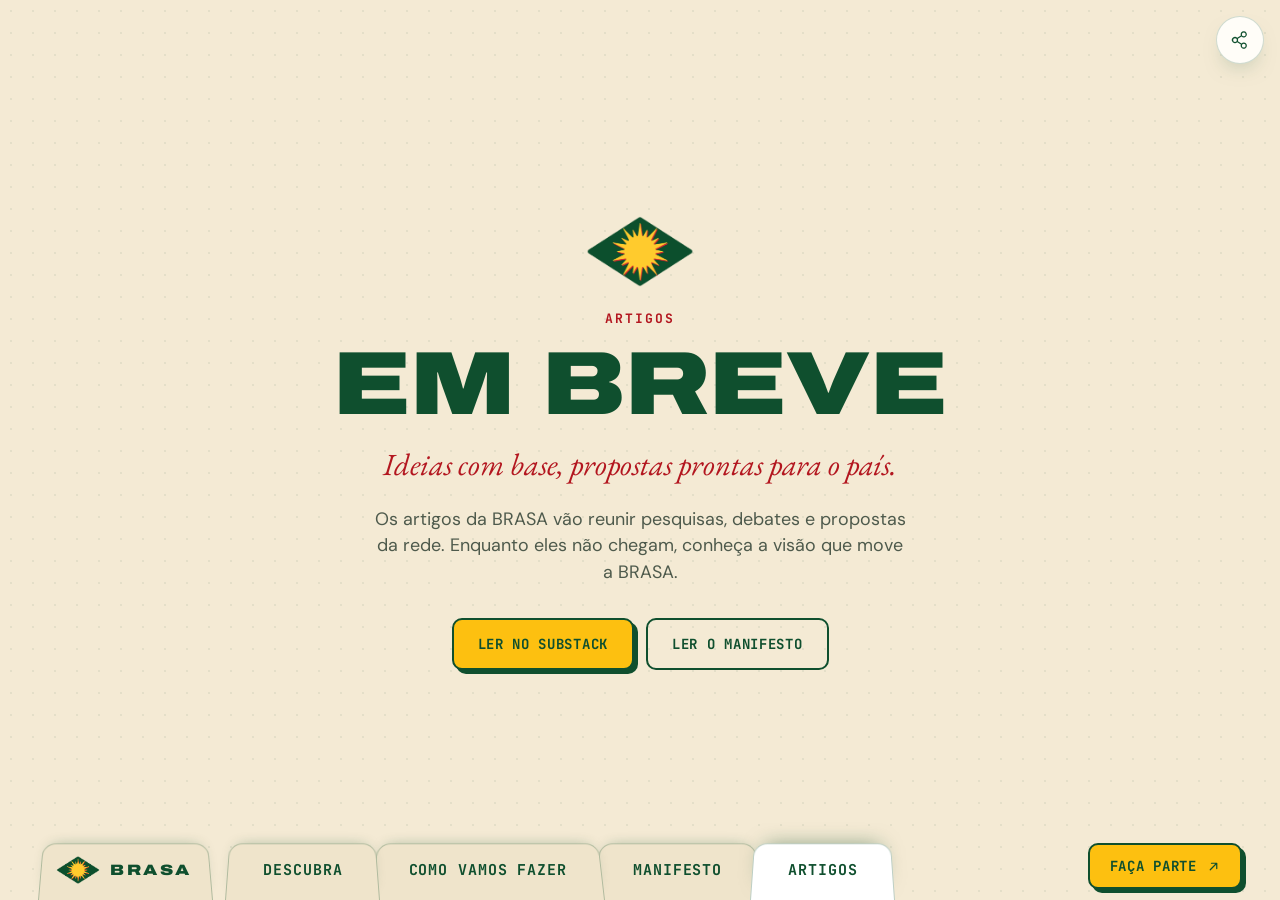
==== commit abfb1d86: "Personagens novos, cards empilhados e aba "Como vamos fazer" - Tela inicial: 10 personagens sem fund" ====
--- a/artigos.html
+++ b/artigos.html
@@ -56,7 +56,7 @@
       </a>
       <nav class="dock-nav" aria-label="Principal">
         <a class="dock-tab" href="descubra.html">Descubra</a>
-        <a class="dock-tab" href="como-funciona.html">Como funciona</a>
+        <a class="dock-tab" href="como-funciona.html">Como vamos fazer</a>
         <a class="dock-tab dock-manifesto" href="manifesto.html">Manifesto</a>
         <a class="dock-tab" href="artigos.html" aria-current="page">Artigos</a>
       </nav>
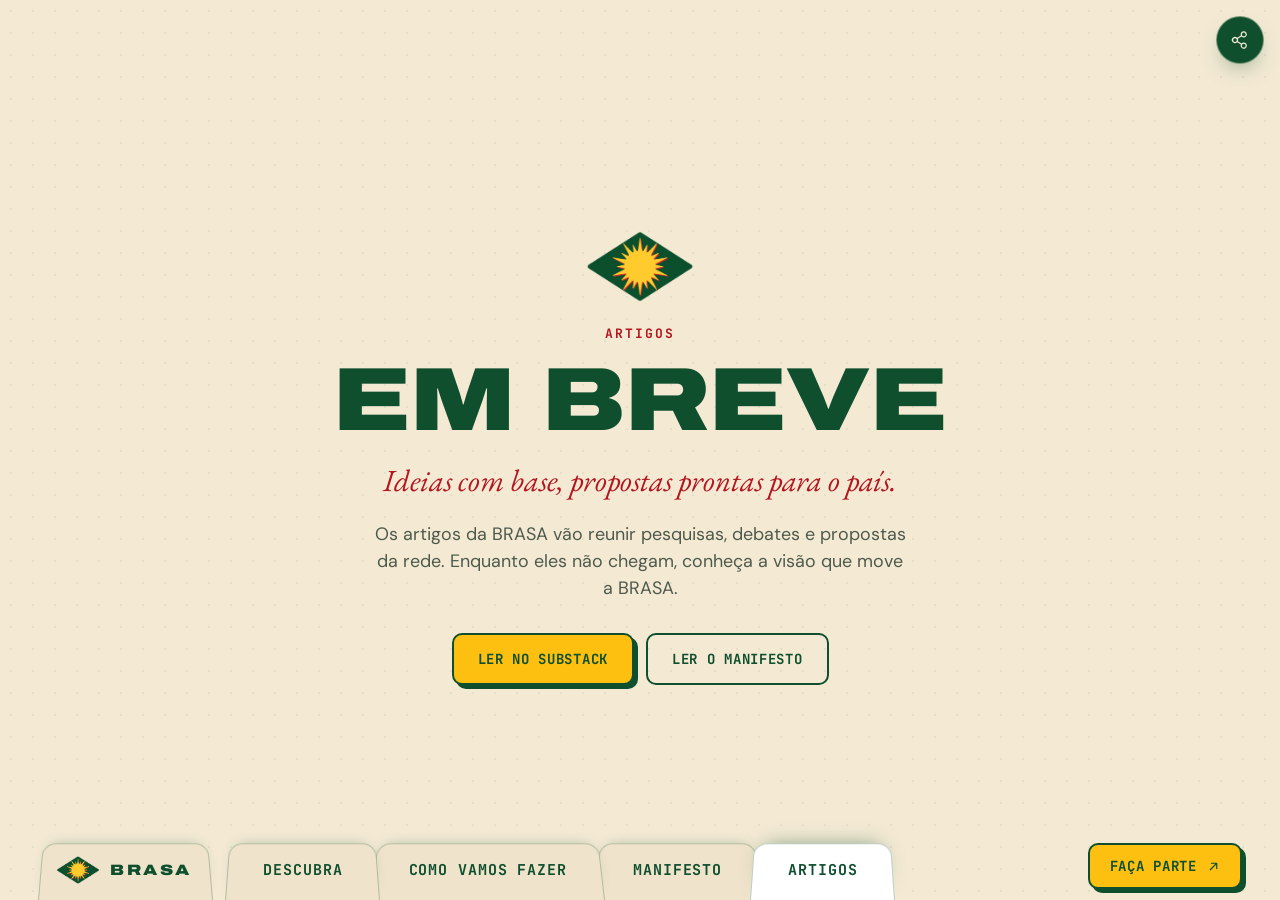
==== commit 390c4800: "Braseiro, FAQ no Descubra e espaçamento padrão no site - Faça parte vira Braseiro: painel com comuni" ====
--- a/artigos.html
+++ b/artigos.html
@@ -9,8 +9,8 @@
 <link rel="preconnect" href="https://fonts.googleapis.com" />
 <link rel="preconnect" href="https://fonts.gstatic.com" crossorigin />
 <link href="https://fonts.googleapis.com/css2?family=Archivo:wdth,wght@112..125,700..900&family=DM+Sans:wght@400;500;700&family=EB+Garamond:ital,wght@1,400;1,500&family=JetBrains+Mono:wght@500;700&display=swap" rel="stylesheet" />
-<link rel="stylesheet" href="assets/dock.css?v=share1" />
-<link rel="stylesheet" href="assets/share.css?v=share1" />
+<link rel="stylesheet" href="assets/dock.css?v=space1" />
+<link rel="stylesheet" href="assets/share.css?v=share3" />
 <style>
   * { box-sizing: border-box; margin: 0; padding: 0; }
   [hidden] { display: none !important; }
@@ -19,7 +19,7 @@
     background-image: radial-gradient(rgba(15, 79, 46, .07) 1px, transparent 1.4px); background-size: 22px 22px;
   }
   :focus-visible { outline: 2px solid #b3161f; outline-offset: 3px; border-radius: 6px; }
-  main { min-height: 100vh; min-height: 100dvh; display: grid; place-items: center; padding: 72px 24px 120px; text-align: center; }
+  main { min-height: 100vh; min-height: 100dvh; display: grid; place-items: center; padding: var(--space-section) var(--space-x) calc(var(--space-section) + 48px); text-align: center; }
   .eyebrow { font-family: "JetBrains Mono", monospace; font-weight: 700; font-size: 13px; letter-spacing: .16em; text-transform: uppercase; color: #b3161f; }
   h1 { margin-top: 14px; font-family: "Archivo", system-ui, sans-serif; font-stretch: 125%; font-weight: 900; text-transform: uppercase; font-size: clamp(40px, 7vw, 96px); line-height: .95; }
   .kicker { margin-top: 14px; font-family: "EB Garamond", Georgia, serif; font-style: italic; font-size: clamp(22px, 2.4vw, 32px); color: #b3161f; }
--- a/assets/dock.css
+++ b/assets/dock.css
@@ -10,6 +10,12 @@
    - assets/dock.js troca a aba no clique e conforme a rolagem.
    ========================================================== */
 :root {
+  /* espaçamento padrão do site: use estes valores nas seções de todas as páginas */
+  --space-x: clamp(20px, 5vw, 64px);          /* respiro lateral */
+  --space-section: clamp(64px, 8vw, 112px);   /* entre seções */
+  --space-head: clamp(24px, 3vw, 40px);       /* entre o título da seção e o conteúdo */
+  --space-panel: clamp(8px, 1.4vw, 20px);     /* margem dos painéis com cantos arredondados */
+  --content-max: 1120px;                      /* largura máxima do conteúdo */
   --dock-green: #0f4f2e;
   --dock-active: #0f4f2e;   /* cor da pasta aberta (moldura, faixa e aba ativa) */
   --dock-paper: #fbf6ea;
--- a/assets/share.css
+++ b/assets/share.css
@@ -7,12 +7,12 @@
 }
 .share-btn {
   display: grid; place-items: center; width: 48px; height: 48px; border-radius: 50%; cursor: pointer;
-  background: var(--sh-paper); color: var(--sh-green); border: 1.5px solid rgba(15, 79, 46, .2);
-  box-shadow: 0 10px 24px -14px rgba(15, 79, 46, .6);
+  background: var(--sh-green); color: var(--sh-beige); border: 1.5px solid rgba(244, 234, 212, .45);
+  box-shadow: 0 10px 24px -12px rgba(15, 79, 46, .75);
   transition: transform .2s var(--sh-ease), background-color .2s var(--sh-ease), border-color .2s;
 }
-.share-btn:hover { transform: translateY(-1px); border-color: var(--sh-green); }
-.share-btn[aria-expanded="true"] { background: var(--sh-green); color: var(--sh-sun); border-color: var(--sh-green); }
+.share-btn:hover { transform: translateY(-1px); background: #1d6a43; border-color: #1d6a43; }
+.share-btn[aria-expanded="true"] { background: var(--sh-sun); color: var(--sh-green); border-color: var(--sh-green); }
 .share-btn:focus-visible, .share-panel :focus-visible { outline: 2px solid var(--sh-red); outline-offset: 2px; }
 
 .share-panel {
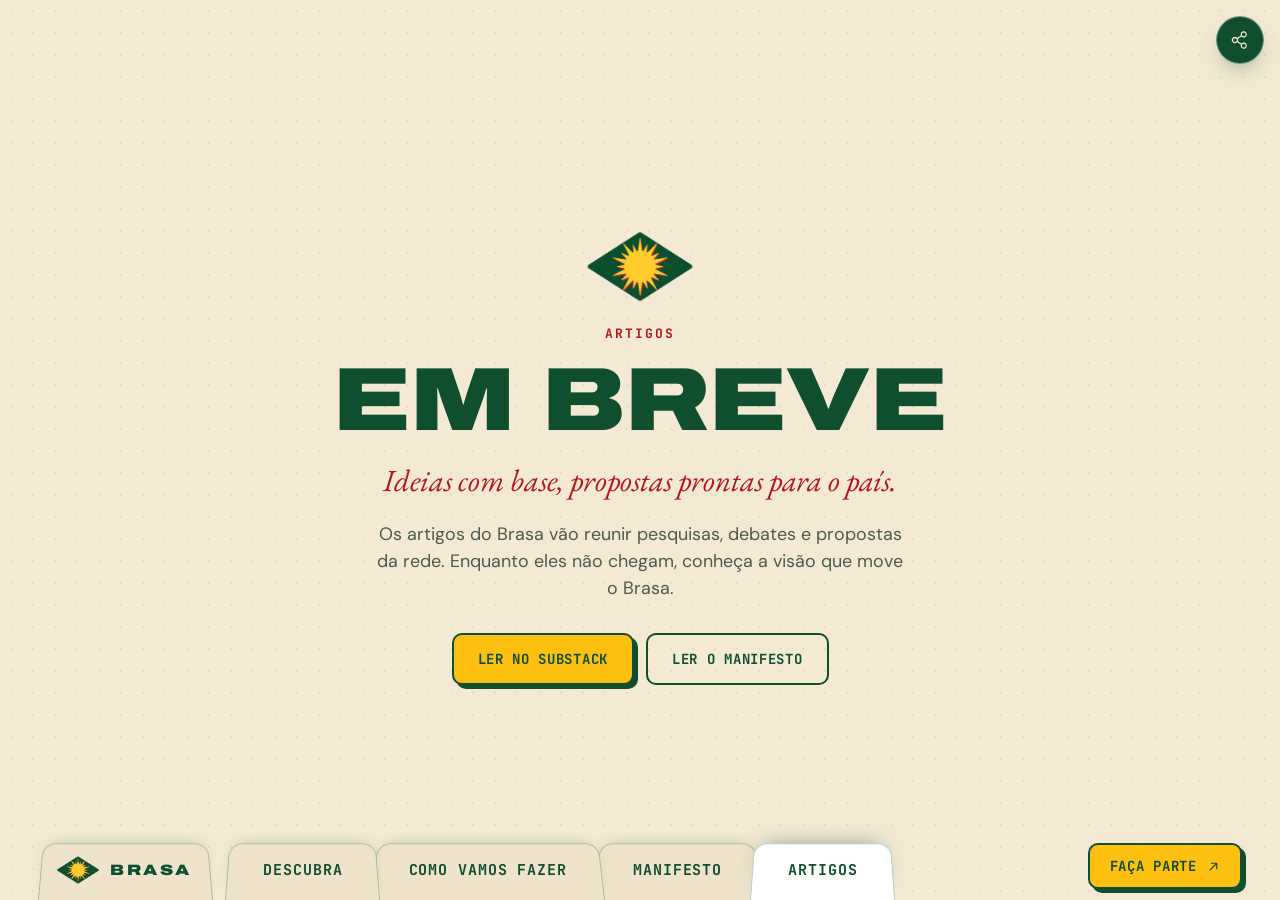
==== commit 5b49278f: "Brasa como movimento em rede: textos no masculino em todo o site Co-Authored-By: Claude Opus 5.5 <no" ====
--- a/artigos.html
+++ b/artigos.html
@@ -4,7 +4,7 @@
 <meta charset="utf-8" />
 <meta name="viewport" content="width=device-width, initial-scale=1, viewport-fit=cover" />
 <title>Artigos — BRASA</title>
-<meta name="description" content="Artigos da BRASA: ideias, pesquisas e propostas para um novo Brasil." />
+<meta name="description" content="Artigos do Brasa: ideias, pesquisas e propostas para um novo Brasil." />
 <link rel="icon" href="assets/brasa-favicon.png" type="image/png" />
 <link rel="preconnect" href="https://fonts.googleapis.com" />
 <link rel="preconnect" href="https://fonts.gstatic.com" crossorigin />
@@ -40,7 +40,7 @@
       <p class="eyebrow">Artigos</p>
       <h1>Em breve</h1>
       <p class="kicker">Ideias com base, propostas prontas para o país.</p>
-      <p class="lead">Os artigos da BRASA vão reunir pesquisas, debates e propostas da rede. Enquanto eles não chegam, conheça a visão que move a BRASA.</p>
+      <p class="lead">Os artigos do Brasa vão reunir pesquisas, debates e propostas da rede. Enquanto eles não chegam, conheça a visão que move o Brasa.</p>
       <div class="actions">
         <a class="btn primary" id="substack" href="#" hidden target="_blank" rel="noopener">Ler no Substack</a>
         <a class="btn ghost" href="manifesto.html">Ler o manifesto</a>
